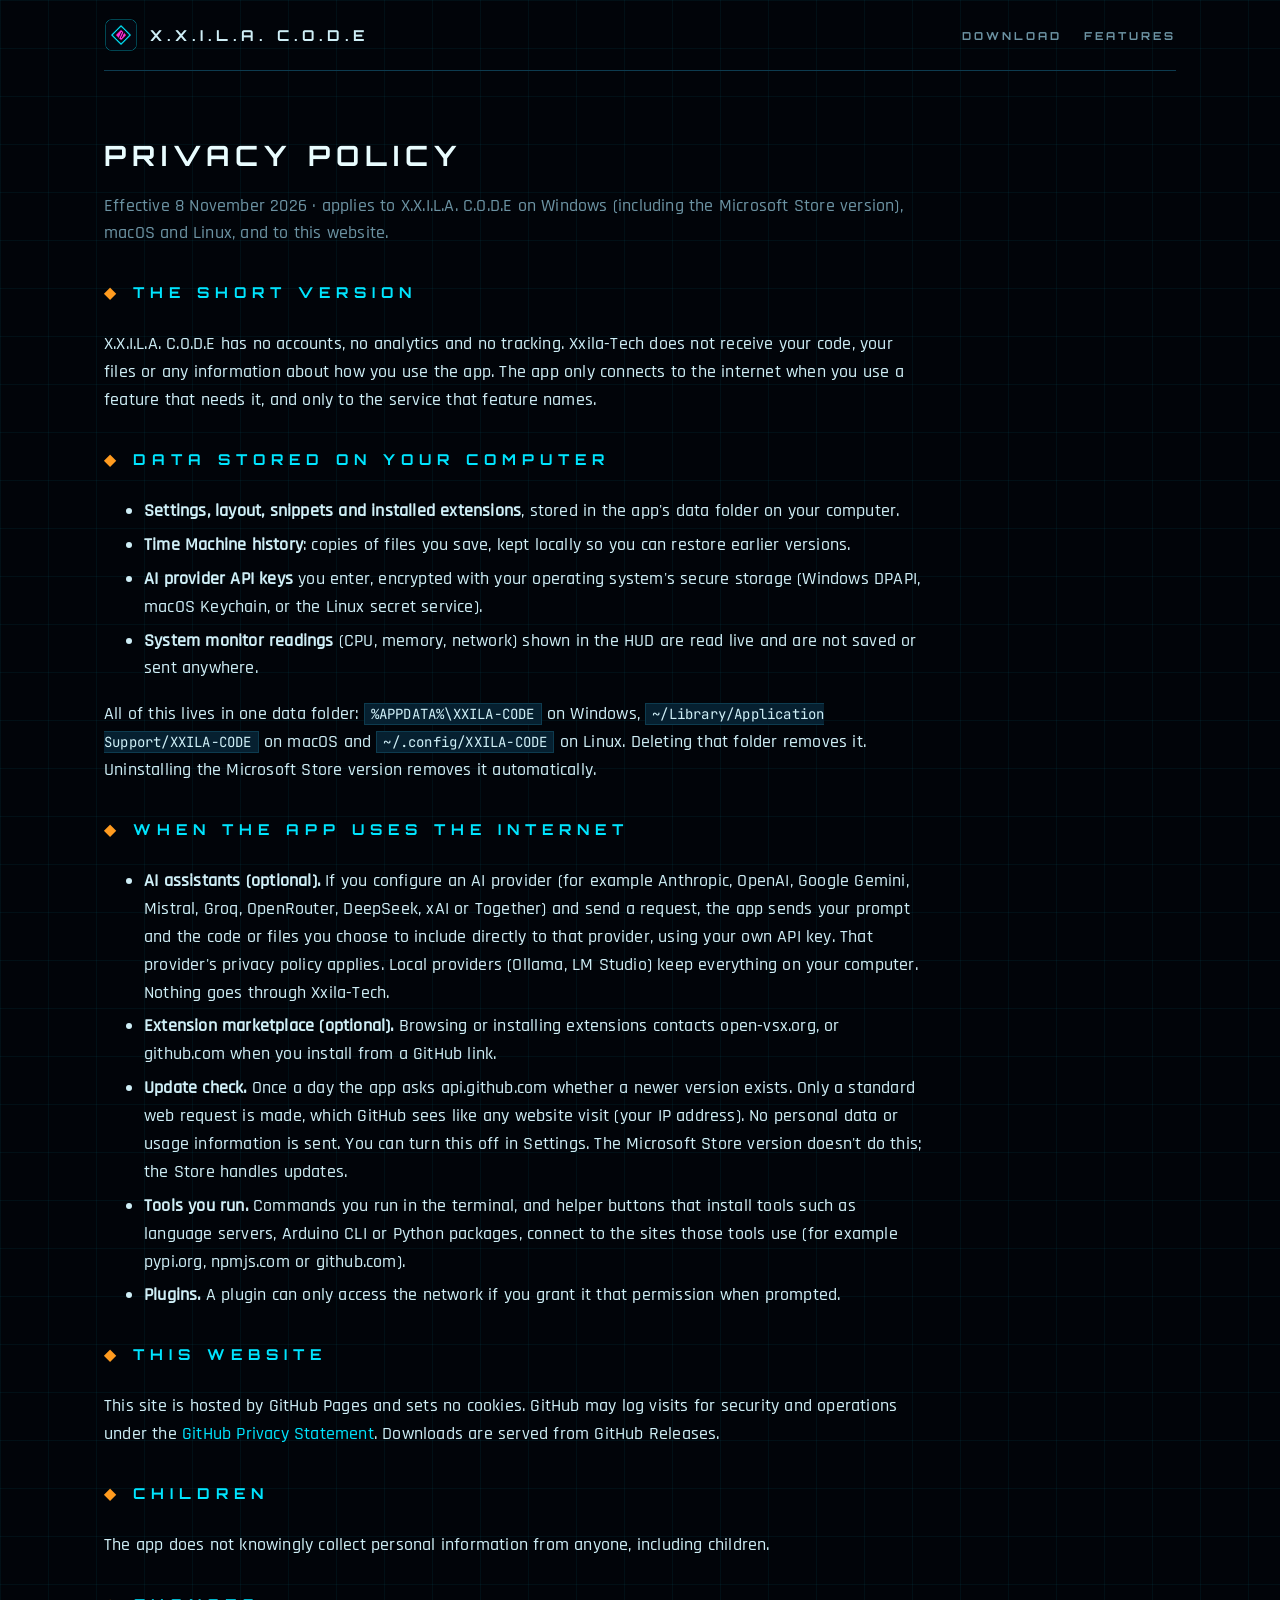
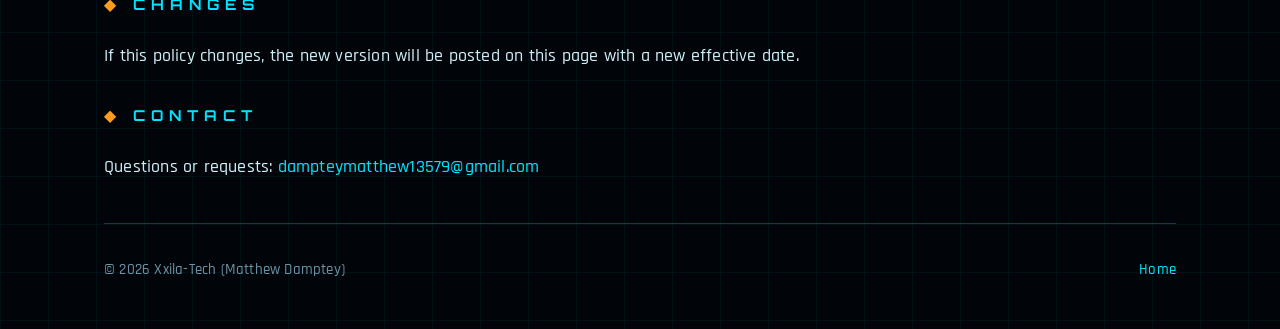
==== docs/privacy.html @ 270a62f4 "Website, privacy policy and release workflow for X.X.I.L.A. C.O.D.E 1.0.0 Co-Authored-By: Claude Opu" ====
<!DOCTYPE html>
<html lang="en">
<head>
<meta charset="utf-8">
<meta name="viewport" content="width=device-width, initial-scale=1">
<title>Privacy Policy — X.X.I.L.A. C.O.D.E</title>
<link rel="icon" href="favicon.png">
<link rel="stylesheet" href="style.css">
</head>
<body>
<div class="wrap">
  <header class="top">
    <a class="brand" href="./"><img src="img/icon.png" alt="">X.X.I.L.A. C.O.D.E</a>
    <nav><a href="./#download">DOWNLOAD</a><a href="./#features">FEATURES</a></nav>
  </header>

  <main class="doc">
    <h1>PRIVACY POLICY</h1>
    <p class="muted">Effective 8 November 2026 · applies to X.X.I.L.A. C.O.D.E on Windows (including the Microsoft Store version), macOS and Linux, and to this website.</p>

    <h2>THE SHORT VERSION</h2>
    <p>X.X.I.L.A. C.O.D.E has no accounts, no analytics and no tracking. Xxila-Tech does not receive your code, your files or any information about how you use the app. The app only connects to the internet when you use a feature that needs it, and only to the service that feature names.</p>

    <h2>DATA STORED ON YOUR COMPUTER</h2>
    <ul>
      <li><b>Settings, layout, snippets and installed extensions</b>, stored in the app's data folder on your computer.</li>
      <li><b>Time Machine history</b>: copies of files you save, kept locally so you can restore earlier versions.</li>
      <li><b>AI provider API keys</b> you enter, encrypted with your operating system's secure storage (Windows DPAPI, macOS Keychain, or the Linux secret service).</li>
      <li><b>System monitor readings</b> (CPU, memory, network) shown in the HUD are read live and are not saved or sent anywhere.</li>
    </ul>
    <p>All of this lives in one data folder: <code>%APPDATA%\XXILA-CODE</code> on Windows, <code>~/Library/Application Support/XXILA-CODE</code> on macOS and <code>~/.config/XXILA-CODE</code> on Linux. Deleting that folder removes it. Uninstalling the Microsoft Store version removes it automatically.</p>

    <h2>WHEN THE APP USES THE INTERNET</h2>
    <ul>
      <li><b>AI assistants (optional).</b> If you configure an AI provider (for example Anthropic, OpenAI, Google Gemini, Mistral, Groq, OpenRouter, DeepSeek, xAI or Together) and send a request, the app sends your prompt and the code or files you choose to include directly to that provider, using your own API key. That provider's privacy policy applies. Local providers (Ollama, LM Studio) keep everything on your computer. Nothing goes through Xxila-Tech.</li>
      <li><b>Extension marketplace (optional).</b> Browsing or installing extensions contacts open-vsx.org, or github.com when you install from a GitHub link.</li>
      <li><b>Update check.</b> Once a day the app asks api.github.com whether a newer version exists. Only a standard web request is made, which GitHub sees like any website visit (your IP address). No personal data or usage information is sent. You can turn this off in Settings. The Microsoft Store version doesn't do this; the Store handles updates.</li>
      <li><b>Tools you run.</b> Commands you run in the terminal, and helper buttons that install tools such as language servers, Arduino CLI or Python packages, connect to the sites those tools use (for example pypi.org, npmjs.com or github.com).</li>
      <li><b>Plugins.</b> A plugin can only access the network if you grant it that permission when prompted.</li>
    </ul>

    <h2>THIS WEBSITE</h2>
    <p>This site is hosted by GitHub Pages and sets no cookies. GitHub may log visits for security and operations under the <a href="https://docs.github.com/site-policy/privacy-policies/github-general-privacy-statement">GitHub Privacy Statement</a>. Downloads are served from GitHub Releases.</p>

    <h2>CHILDREN</h2>
    <p>The app does not knowingly collect personal information from anyone, including children.</p>

    <h2>CHANGES</h2>
    <p>If this policy changes, the new version will be posted on this page with a new effective date.</p>

    <h2>CONTACT</h2>
    <p>Questions or requests: <a href="mailto:dampteymatthew13579@gmail.com">dampteymatthew13579@gmail.com</a></p>
  </main>

  <footer>
    <span>© 2026 Xxila-Tech (Matthew Damptey)</span>
    <span><a href="./">Home</a></span>
  </footer>
</div>
</body>
</html>
---- docs/style.css ----
@font-face { font-family: 'Orbitron'; font-weight: 700; src: url(fonts/orbitron-latin-700-normal.woff2) format('woff2'); font-display: swap; }
@font-face { font-family: 'Rajdhani'; font-weight: 500; src: url(fonts/rajdhani-latin-500-normal.woff2) format('woff2'); font-display: swap; }
@font-face { font-family: 'JetBrains Mono'; font-weight: 400; src: url(fonts/jetbrains-mono-latin-400-normal.woff2) format('woff2'); font-display: swap; }

:root {
  --bg: #010409; --panel: #04101a; --line: #0d3b4f; --cyan: #00e5ff; --cyan2: #8ff4ff; --orange: #ff9b1f;
  --text: #cfeff7; --dim: #6c93a3; --radius: 2px;
}
* { box-sizing: border-box; }
html { scroll-behavior: smooth; }
body {
  margin: 0; background: var(--bg); color: var(--text);
  font: 500 18px/1.55 'Rajdhani', system-ui, sans-serif; letter-spacing: .2px;
  background-image:
    linear-gradient(rgba(0,229,255,.05) 1px, transparent 1px),
    linear-gradient(90deg, rgba(0,229,255,.05) 1px, transparent 1px);
  background-size: 48px 48px;
}
a { color: var(--cyan); text-decoration: none; }
a:hover { color: var(--cyan2); text-decoration: underline; }
code, pre, .mono { font-family: 'JetBrains Mono', ui-monospace, monospace; font-size: 14px; }
code { background: #062030; border: 1px solid var(--line); padding: 1px 6px; }
.wrap { max-width: 1120px; margin: 0 auto; padding: 0 24px; }

header.top { display: flex; align-items: center; justify-content: space-between; padding: 18px 0; border-bottom: 1px solid var(--line); }
.brand { display: flex; align-items: center; gap: 12px; font: 700 15px 'Orbitron', sans-serif; letter-spacing: 5px; color: var(--text); }
.brand img { width: 34px; height: 34px; }
nav a { margin-left: 22px; font: 700 11px 'Orbitron', sans-serif; letter-spacing: 3px; color: var(--dim); }
nav a:hover { color: var(--cyan); text-decoration: none; }

.hero { padding: 84px 0 56px; text-align: center; }
.hero h1 { font: 700 clamp(30px, 6vw, 64px) 'Orbitron', sans-serif; letter-spacing: clamp(4px, 1.4vw, 14px); margin: 0 0 10px; color: #e9fdff;
  text-shadow: 0 0 18px rgba(0,229,255,.55), 0 0 2px var(--cyan); }
.hero p.lead { font-size: 22px; color: var(--dim); max-width: 760px; margin: 0 auto 36px; }
.ver { font: 400 13px 'JetBrains Mono', monospace; color: var(--orange); letter-spacing: 1px; min-height: 20px; margin-top: 14px; }

.btn { display: inline-flex; align-items: center; gap: 12px; padding: 14px 26px; border: 1px solid var(--cyan); color: var(--cyan);
  font: 700 13px 'Orbitron', sans-serif; letter-spacing: 3px; background: rgba(0,229,255,.06); border-radius: var(--radius);
  box-shadow: 0 0 0 1px rgba(0,229,255,.15), 0 0 22px rgba(0,229,255,.18) inset; cursor: pointer; transition: background .15s, box-shadow .15s; }
.btn:hover { text-decoration: none; background: rgba(0,229,255,.16); box-shadow: 0 0 26px rgba(0,229,255,.45); color: #e9fdff; }
.btn.big { padding: 20px 38px; font-size: 15px; }
.btn.orange { border-color: var(--orange); color: var(--orange); background: rgba(255,155,31,.06); box-shadow: 0 0 22px rgba(255,155,31,.15) inset; }
.btn.orange:hover { background: rgba(255,155,31,.16); box-shadow: 0 0 26px rgba(255,155,31,.45); color: #fff1dd; }
.btn svg { width: 20px; height: 20px; fill: currentColor; }
.sub { margin-top: 14px; font-size: 16px; color: var(--dim); }

section { padding: 56px 0; border-top: 1px solid var(--line); }
h2 { font: 700 18px 'Orbitron', sans-serif; letter-spacing: 6px; color: var(--cyan); margin: 0 0 28px; }
h2::before { content: '◆ '; color: var(--orange); }
h3 { font: 700 13px 'Orbitron', sans-serif; letter-spacing: 3px; color: #e9fdff; margin: 0 0 8px; }

.grid { display: grid; gap: 18px; grid-template-columns: repeat(auto-fit, minmax(240px, 1fr)); }
.card { position: relative; background: linear-gradient(180deg, rgba(4,16,26,.95), rgba(1,4,9,.95)); border: 1px solid var(--line); padding: 22px; border-radius: var(--radius); }
.card::before, .card::after { content: ''; position: absolute; width: 12px; height: 12px; border: 2px solid var(--cyan); }
.card::before { top: -1px; left: -1px; border-right: 0; border-bottom: 0; }
.card::after { bottom: -1px; right: -1px; border-left: 0; border-top: 0; }
.card p { margin: 0; color: var(--dim); font-size: 17px; }
.card.os { display: flex; flex-direction: column; gap: 12px; }
.card.os .links { display: flex; flex-direction: column; gap: 8px; margin-top: auto; }
.card.os .btn { justify-content: center; padding: 12px 16px; font-size: 11px; }
.card.os.hl { border-color: var(--cyan); box-shadow: 0 0 30px rgba(0,229,255,.18); }
.tag { font: 400 12px 'JetBrains Mono', monospace; color: var(--orange); }

.shots { display: grid; gap: 18px; }
.shots figure { margin: 0; border: 1px solid var(--line); background: #000; }
.shots img { width: 100%; display: block; }
.shots figcaption { padding: 10px 14px; font-size: 15px; color: var(--dim); border-top: 1px solid var(--line); }
@media (min-width: 900px) { .shots { grid-template-columns: 1fr 1fr; } .shots figure:first-child { grid-column: 1 / -1; } }

details { border: 1px solid var(--line); background: var(--panel); margin-bottom: 10px; padding: 0 18px; }
summary { cursor: pointer; padding: 14px 0; font: 700 12px 'Orbitron', sans-serif; letter-spacing: 2px; color: #e9fdff; }
details[open] summary { color: var(--cyan); }
details > div { padding-bottom: 16px; color: var(--dim); }
pre { background: #000; border: 1px solid var(--line); padding: 12px 14px; overflow-x: auto; color: var(--cyan2); }

footer { padding: 34px 0 48px; border-top: 1px solid var(--line); color: var(--dim); font-size: 15px; display: flex; flex-wrap: wrap; gap: 12px 26px; justify-content: space-between; }

.doc { max-width: 820px; padding: 48px 0 24px; }
.doc h1 { font: 700 28px 'Orbitron', sans-serif; letter-spacing: 6px; color: #e9fdff; }
.doc h2 { margin-top: 36px; font-size: 15px; }
.doc li { margin-bottom: 6px; }
.muted { color: var(--dim); }
[hidden] { display: none !important; }
@media (max-width: 720px) {
  nav { display: none; }
  .brand { font-size: 12px; letter-spacing: 3px; }
  .hero { padding-top: 48px; }
}
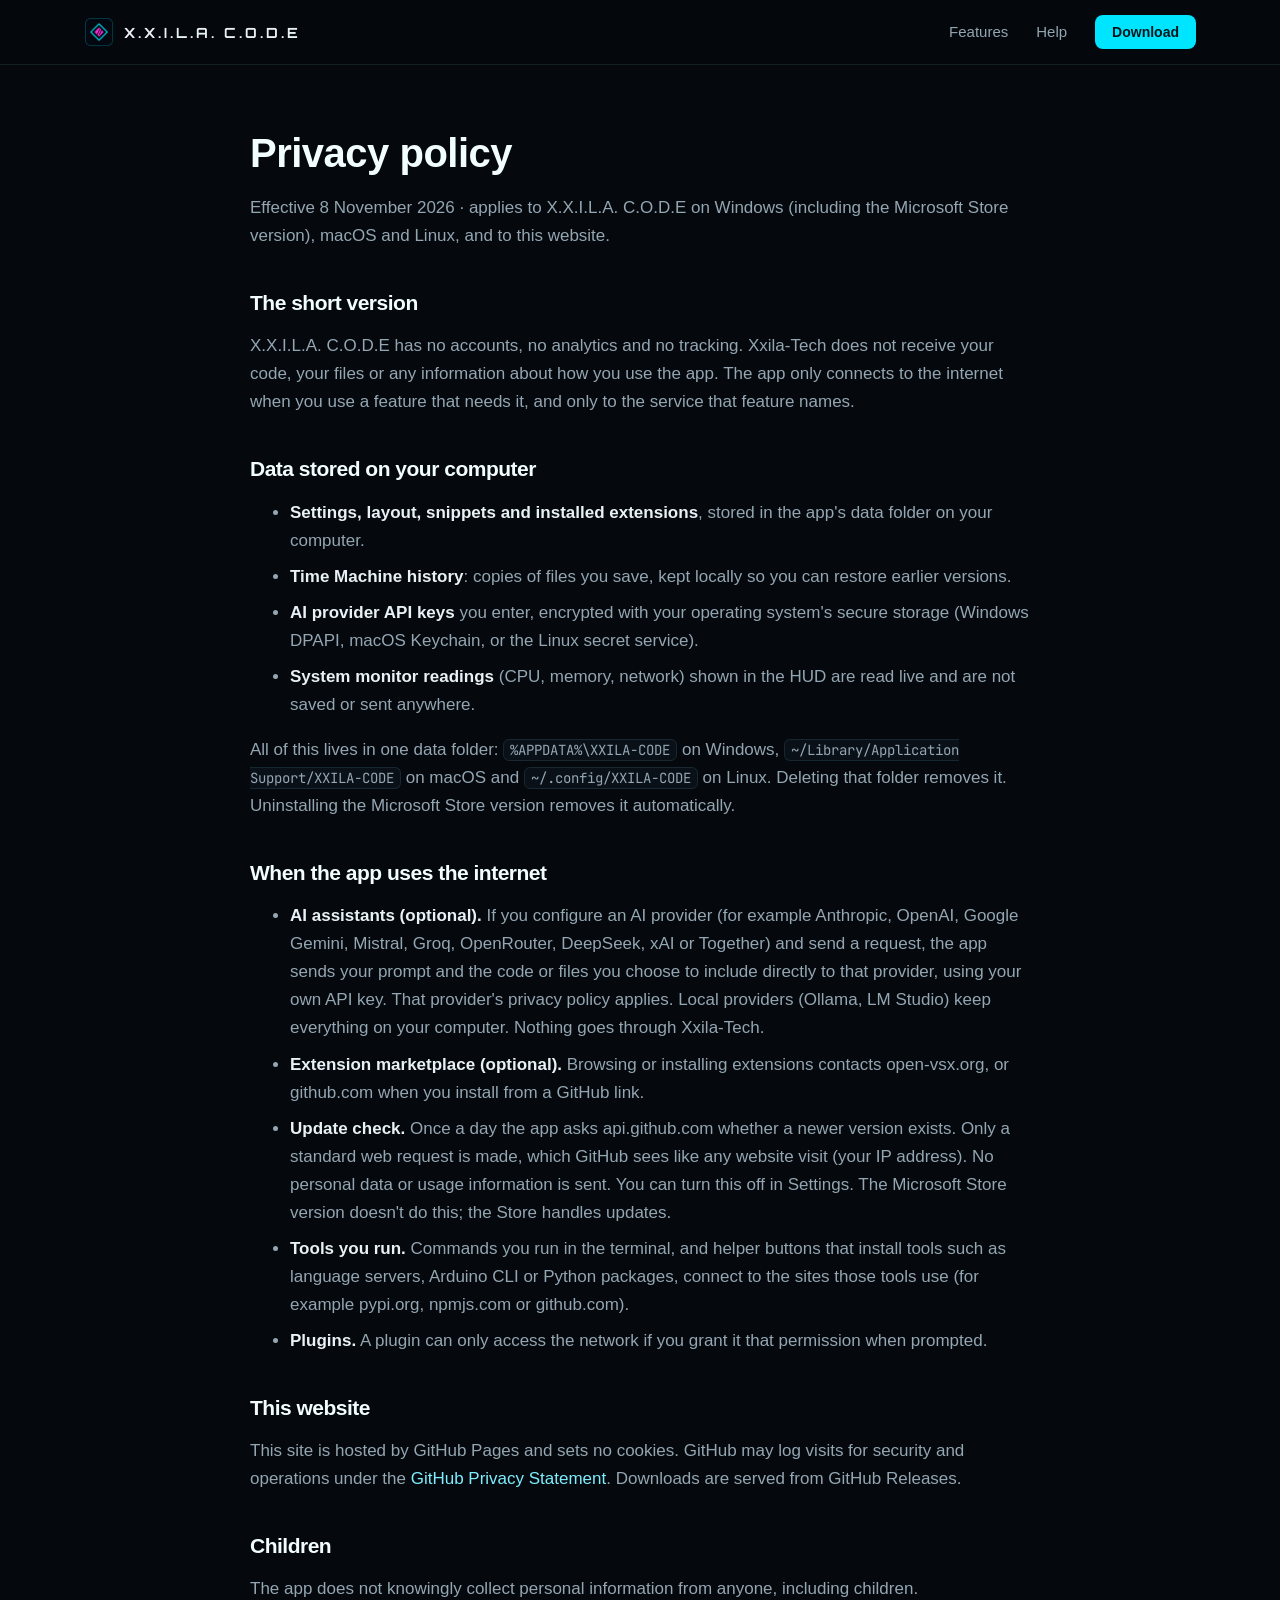
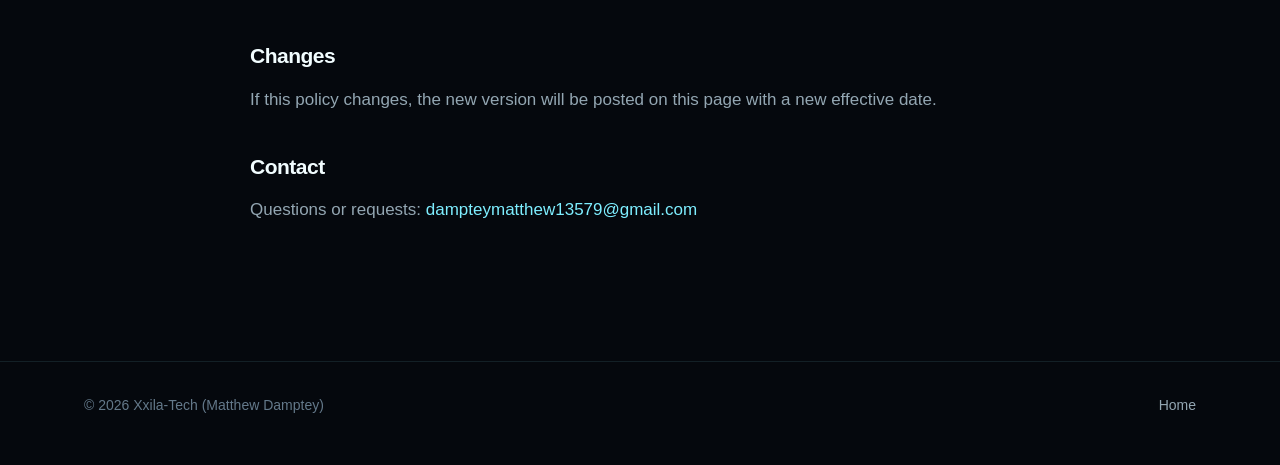
==== commit 0f427616: "Redesign website, new screenshots, team section - Cleaner product-site layout: sticky nav, hero with" ====
--- a/docs/privacy.html
+++ b/docs/privacy.html
@@ -8,20 +8,22 @@
 <link rel="stylesheet" href="style.css">
 </head>
 <body>
+<header class="top">
+  <div class="wrap">
+    <a class="brand" href="./"><img src="img/icon.png" alt="">X.X.I.L.A. C.O.D.E</a>
+    <nav><a href="./#features">Features</a><a href="./#install">Help</a><a class="btn small" href="./#download">Download</a></nav>
+  </div>
+</header>
 <div class="wrap">
-  <header class="top">
-    <a class="brand" href="./"><img src="img/icon.png" alt="">X.X.I.L.A. C.O.D.E</a>
-    <nav><a href="./#download">DOWNLOAD</a><a href="./#features">FEATURES</a></nav>
-  </header>
 
   <main class="doc">
-    <h1>PRIVACY POLICY</h1>
+    <h1>Privacy policy</h1>
     <p class="muted">Effective 8 November 2026 · applies to X.X.I.L.A. C.O.D.E on Windows (including the Microsoft Store version), macOS and Linux, and to this website.</p>
 
-    <h2>THE SHORT VERSION</h2>
+    <h2>The short version</h2>
     <p>X.X.I.L.A. C.O.D.E has no accounts, no analytics and no tracking. Xxila-Tech does not receive your code, your files or any information about how you use the app. The app only connects to the internet when you use a feature that needs it, and only to the service that feature names.</p>
 
-    <h2>DATA STORED ON YOUR COMPUTER</h2>
+    <h2>Data stored on your computer</h2>
     <ul>
       <li><b>Settings, layout, snippets and installed extensions</b>, stored in the app's data folder on your computer.</li>
       <li><b>Time Machine history</b>: copies of files you save, kept locally so you can restore earlier versions.</li>
@@ -30,7 +32,7 @@
     </ul>
     <p>All of this lives in one data folder: <code>%APPDATA%\XXILA-CODE</code> on Windows, <code>~/Library/Application Support/XXILA-CODE</code> on macOS and <code>~/.config/XXILA-CODE</code> on Linux. Deleting that folder removes it. Uninstalling the Microsoft Store version removes it automatically.</p>
 
-    <h2>WHEN THE APP USES THE INTERNET</h2>
+    <h2>When the app uses the internet</h2>
     <ul>
       <li><b>AI assistants (optional).</b> If you configure an AI provider (for example Anthropic, OpenAI, Google Gemini, Mistral, Groq, OpenRouter, DeepSeek, xAI or Together) and send a request, the app sends your prompt and the code or files you choose to include directly to that provider, using your own API key. That provider's privacy policy applies. Local providers (Ollama, LM Studio) keep everything on your computer. Nothing goes through Xxila-Tech.</li>
       <li><b>Extension marketplace (optional).</b> Browsing or installing extensions contacts open-vsx.org, or github.com when you install from a GitHub link.</li>
@@ -39,23 +41,25 @@
       <li><b>Plugins.</b> A plugin can only access the network if you grant it that permission when prompted.</li>
     </ul>
 
-    <h2>THIS WEBSITE</h2>
+    <h2>This website</h2>
     <p>This site is hosted by GitHub Pages and sets no cookies. GitHub may log visits for security and operations under the <a href="https://docs.github.com/site-policy/privacy-policies/github-general-privacy-statement">GitHub Privacy Statement</a>. Downloads are served from GitHub Releases.</p>
 
-    <h2>CHILDREN</h2>
+    <h2>Children</h2>
     <p>The app does not knowingly collect personal information from anyone, including children.</p>
 
-    <h2>CHANGES</h2>
+    <h2>Changes</h2>
     <p>If this policy changes, the new version will be posted on this page with a new effective date.</p>
 
-    <h2>CONTACT</h2>
+    <h2>Contact</h2>
     <p>Questions or requests: <a href="mailto:dampteymatthew13579@gmail.com">dampteymatthew13579@gmail.com</a></p>
   </main>
 
-  <footer>
+</div>
+<footer>
+  <div class="wrap">
     <span>© 2026 Xxila-Tech (Matthew Damptey)</span>
     <span><a href="./">Home</a></span>
-  </footer>
-</div>
+  </div>
+</footer>
 </body>
 </html>
--- a/docs/style.css
+++ b/docs/style.css
@@ -3,86 +3,236 @@
 @font-face { font-family: 'JetBrains Mono'; font-weight: 400; src: url(fonts/jetbrains-mono-latin-400-normal.woff2) format('woff2'); font-display: swap; }
 
 :root {
-  --bg: #010409; --panel: #04101a; --line: #0d3b4f; --cyan: #00e5ff; --cyan2: #8ff4ff; --orange: #ff9b1f;
-  --text: #cfeff7; --dim: #6c93a3; --radius: 2px;
-}
+  --bg: #05080d;
+  --bg-2: #0a1018;
+  --panel: #0c141e;
+  --line: rgba(143, 244, 255, .10);
+  --line-2: rgba(143, 244, 255, .18);
+  --cyan: #00e5ff;
+  --cyan-soft: #7eeeff;
+  --orange: #ff9b1f;
+  --text: #e8f1f5;
+  --muted: #93a6b2;
+  --dim: #64798a;
+  --radius: 12px;
+  --sans: 'Segoe UI', -apple-system, BlinkMacSystemFont, 'Helvetica Neue', Arial, sans-serif;
+  --display: 'Orbitron', var(--sans);
+  --mono: 'JetBrains Mono', ui-monospace, Consolas, monospace;
+}
+
 * { box-sizing: border-box; }
-html { scroll-behavior: smooth; }
+html { scroll-behavior: smooth; scroll-padding-top: 80px; }
 body {
   margin: 0; background: var(--bg); color: var(--text);
-  font: 500 18px/1.55 'Rajdhani', system-ui, sans-serif; letter-spacing: .2px;
-  background-image:
-    linear-gradient(rgba(0,229,255,.05) 1px, transparent 1px),
-    linear-gradient(90deg, rgba(0,229,255,.05) 1px, transparent 1px);
-  background-size: 48px 48px;
-}
-a { color: var(--cyan); text-decoration: none; }
-a:hover { color: var(--cyan2); text-decoration: underline; }
-code, pre, .mono { font-family: 'JetBrains Mono', ui-monospace, monospace; font-size: 14px; }
-code { background: #062030; border: 1px solid var(--line); padding: 1px 6px; }
-.wrap { max-width: 1120px; margin: 0 auto; padding: 0 24px; }
-
-header.top { display: flex; align-items: center; justify-content: space-between; padding: 18px 0; border-bottom: 1px solid var(--line); }
-.brand { display: flex; align-items: center; gap: 12px; font: 700 15px 'Orbitron', sans-serif; letter-spacing: 5px; color: var(--text); }
-.brand img { width: 34px; height: 34px; }
-nav a { margin-left: 22px; font: 700 11px 'Orbitron', sans-serif; letter-spacing: 3px; color: var(--dim); }
-nav a:hover { color: var(--cyan); text-decoration: none; }
-
-.hero { padding: 84px 0 56px; text-align: center; }
-.hero h1 { font: 700 clamp(30px, 6vw, 64px) 'Orbitron', sans-serif; letter-spacing: clamp(4px, 1.4vw, 14px); margin: 0 0 10px; color: #e9fdff;
-  text-shadow: 0 0 18px rgba(0,229,255,.55), 0 0 2px var(--cyan); }
-.hero p.lead { font-size: 22px; color: var(--dim); max-width: 760px; margin: 0 auto 36px; }
-.ver { font: 400 13px 'JetBrains Mono', monospace; color: var(--orange); letter-spacing: 1px; min-height: 20px; margin-top: 14px; }
-
-.btn { display: inline-flex; align-items: center; gap: 12px; padding: 14px 26px; border: 1px solid var(--cyan); color: var(--cyan);
-  font: 700 13px 'Orbitron', sans-serif; letter-spacing: 3px; background: rgba(0,229,255,.06); border-radius: var(--radius);
-  box-shadow: 0 0 0 1px rgba(0,229,255,.15), 0 0 22px rgba(0,229,255,.18) inset; cursor: pointer; transition: background .15s, box-shadow .15s; }
-.btn:hover { text-decoration: none; background: rgba(0,229,255,.16); box-shadow: 0 0 26px rgba(0,229,255,.45); color: #e9fdff; }
-.btn.big { padding: 20px 38px; font-size: 15px; }
-.btn.orange { border-color: var(--orange); color: var(--orange); background: rgba(255,155,31,.06); box-shadow: 0 0 22px rgba(255,155,31,.15) inset; }
-.btn.orange:hover { background: rgba(255,155,31,.16); box-shadow: 0 0 26px rgba(255,155,31,.45); color: #fff1dd; }
-.btn svg { width: 20px; height: 20px; fill: currentColor; }
-.sub { margin-top: 14px; font-size: 16px; color: var(--dim); }
-
-section { padding: 56px 0; border-top: 1px solid var(--line); }
-h2 { font: 700 18px 'Orbitron', sans-serif; letter-spacing: 6px; color: var(--cyan); margin: 0 0 28px; }
-h2::before { content: '◆ '; color: var(--orange); }
-h3 { font: 700 13px 'Orbitron', sans-serif; letter-spacing: 3px; color: #e9fdff; margin: 0 0 8px; }
-
-.grid { display: grid; gap: 18px; grid-template-columns: repeat(auto-fit, minmax(240px, 1fr)); }
-.card { position: relative; background: linear-gradient(180deg, rgba(4,16,26,.95), rgba(1,4,9,.95)); border: 1px solid var(--line); padding: 22px; border-radius: var(--radius); }
-.card::before, .card::after { content: ''; position: absolute; width: 12px; height: 12px; border: 2px solid var(--cyan); }
-.card::before { top: -1px; left: -1px; border-right: 0; border-bottom: 0; }
-.card::after { bottom: -1px; right: -1px; border-left: 0; border-top: 0; }
-.card p { margin: 0; color: var(--dim); font-size: 17px; }
-.card.os { display: flex; flex-direction: column; gap: 12px; }
-.card.os .links { display: flex; flex-direction: column; gap: 8px; margin-top: auto; }
-.card.os .btn { justify-content: center; padding: 12px 16px; font-size: 11px; }
-.card.os.hl { border-color: var(--cyan); box-shadow: 0 0 30px rgba(0,229,255,.18); }
-.tag { font: 400 12px 'JetBrains Mono', monospace; color: var(--orange); }
-
-.shots { display: grid; gap: 18px; }
-.shots figure { margin: 0; border: 1px solid var(--line); background: #000; }
-.shots img { width: 100%; display: block; }
-.shots figcaption { padding: 10px 14px; font-size: 15px; color: var(--dim); border-top: 1px solid var(--line); }
-@media (min-width: 900px) { .shots { grid-template-columns: 1fr 1fr; } .shots figure:first-child { grid-column: 1 / -1; } }
-
-details { border: 1px solid var(--line); background: var(--panel); margin-bottom: 10px; padding: 0 18px; }
-summary { cursor: pointer; padding: 14px 0; font: 700 12px 'Orbitron', sans-serif; letter-spacing: 2px; color: #e9fdff; }
-details[open] summary { color: var(--cyan); }
-details > div { padding-bottom: 16px; color: var(--dim); }
-pre { background: #000; border: 1px solid var(--line); padding: 12px 14px; overflow-x: auto; color: var(--cyan2); }
-
-footer { padding: 34px 0 48px; border-top: 1px solid var(--line); color: var(--dim); font-size: 15px; display: flex; flex-wrap: wrap; gap: 12px 26px; justify-content: space-between; }
-
-.doc { max-width: 820px; padding: 48px 0 24px; }
-.doc h1 { font: 700 28px 'Orbitron', sans-serif; letter-spacing: 6px; color: #e9fdff; }
-.doc h2 { margin-top: 36px; font-size: 15px; }
-.doc li { margin-bottom: 6px; }
+  font: 400 17px/1.65 var(--sans);
+  -webkit-font-smoothing: antialiased;
+}
+img { max-width: 100%; }
+a { color: var(--cyan-soft); text-decoration: none; }
+a:hover { text-decoration: underline; }
+b { color: var(--text); font-weight: 600; }
+code, pre { font-family: var(--mono); font-size: 14px; }
+code { background: var(--bg-2); border: 1px solid var(--line); border-radius: 6px; padding: 1px 6px; }
+pre { background: #020407; border: 1px solid var(--line); border-radius: 8px; padding: 14px 16px; overflow-x: auto; color: var(--cyan-soft); }
+
+.wrap { max-width: 1160px; margin: 0 auto; padding: 0 24px; }
+
+/* ---------- header ---------- */
+header.top {
+  position: sticky; top: 0; z-index: 20;
+  background: rgba(5, 8, 13, .82); backdrop-filter: saturate(140%) blur(12px); -webkit-backdrop-filter: saturate(140%) blur(12px);
+  border-bottom: 1px solid var(--line);
+}
+header.top .wrap { display: flex; align-items: center; justify-content: space-between; height: 64px; }
+.brand { display: flex; align-items: center; gap: 10px; font: 700 14px var(--display); letter-spacing: 3px; color: var(--text); }
+.brand:hover { text-decoration: none; }
+.brand img { width: 30px; height: 30px; }
+nav { display: flex; align-items: center; gap: 28px; }
+nav a { color: var(--muted); font-size: 15px; font-weight: 500; }
+nav a:hover { color: var(--text); text-decoration: none; }
+nav a.btn { color: #00161b; }
+
+/* ---------- buttons ---------- */
+.btn {
+  display: inline-flex; align-items: center; justify-content: center; gap: 10px;
+  padding: 12px 22px; border-radius: 10px; border: 1px solid transparent;
+  font: 600 15px var(--sans); cursor: pointer; transition: background .15s, border-color .15s, transform .15s, box-shadow .15s;
+  background: var(--cyan); color: #00161b;
+}
+.btn:hover { text-decoration: none; background: #5cf0ff; box-shadow: 0 6px 24px rgba(0, 229, 255, .28); }
+.btn:active { transform: translateY(1px); }
+.btn svg { width: 18px; height: 18px; fill: currentColor; flex: none; }
+.btn.small { padding: 8px 16px; font-size: 14px; border-radius: 8px; }
+.btn.big { padding: 16px 30px; font-size: 17px; border-radius: 12px; }
+.btn.ghost { background: transparent; color: var(--text); border-color: var(--line-2); }
+.btn.ghost:hover { background: rgba(143, 244, 255, .06); border-color: rgba(143, 244, 255, .35); box-shadow: none; }
+.btn.orange { background: transparent; color: var(--orange); border-color: rgba(255, 155, 31, .45); }
+.btn.orange:hover { background: rgba(255, 155, 31, .08); box-shadow: none; }
+
+/* ---------- hero ---------- */
+.hero { position: relative; padding: 96px 0 40px; text-align: center; overflow: hidden; }
+.hero::before {
+  content: ''; position: absolute; inset: -40% -10% auto; height: 760px; pointer-events: none;
+  background: radial-gradient(ellipse at center, rgba(0, 229, 255, .16), transparent 62%);
+}
+.hero::after {
+  content: ''; position: absolute; inset: 0; pointer-events: none; opacity: .5;
+  background-image: linear-gradient(rgba(143,244,255,.05) 1px, transparent 1px), linear-gradient(90deg, rgba(143,244,255,.05) 1px, transparent 1px);
+  background-size: 56px 56px;
+  -webkit-mask-image: radial-gradient(ellipse at 50% 0%, #000 20%, transparent 70%); mask-image: radial-gradient(ellipse at 50% 0%, #000 20%, transparent 70%);
+}
+.hero > * { position: relative; z-index: 1; }
+.eyebrow {
+  display: inline-flex; align-items: center; gap: 8px; margin-bottom: 26px; padding: 6px 14px; border-radius: 999px;
+  border: 1px solid var(--line-2); background: rgba(10, 16, 24, .7); color: var(--muted); font-size: 14px;
+}
+.eyebrow .dot { width: 7px; height: 7px; border-radius: 50%; background: var(--cyan); box-shadow: 0 0 10px var(--cyan); }
+.hero h1 {
+  margin: 0 auto 22px; max-width: 900px;
+  font: 700 clamp(36px, 6.2vw, 72px)/1.08 var(--display); letter-spacing: clamp(1px, .5vw, 5px);
+  color: #f2fdff; text-shadow: 0 0 40px rgba(0, 229, 255, .35);
+}
+.hero h1 .accent { color: var(--cyan); }
+.hero p.lead { font-size: clamp(18px, 2.1vw, 21px); color: var(--muted); max-width: 680px; margin: 0 auto 36px; }
+.cta { display: flex; flex-wrap: wrap; gap: 12px; justify-content: center; }
+.sub { margin-top: 16px; font-size: 14px; color: var(--dim); }
+.ver { font: 400 13px var(--mono); color: var(--orange); min-height: 20px; margin-top: 6px; }
+
+/* ---------- screenshots ---------- */
+.window {
+  margin: 0; border-radius: var(--radius); overflow: hidden; background: #000;
+  border: 1px solid var(--line-2);
+  box-shadow: 0 30px 80px -20px rgba(0, 0, 0, .8), 0 0 0 1px rgba(0, 0, 0, .6), 0 0 60px -10px rgba(0, 229, 255, .18);
+}
+.window img { display: block; width: 100%; height: auto; cursor: zoom-in; }
+.hero-shot { margin: 64px auto 0; max-width: 1120px; }
+
+/* ---------- stats ---------- */
+.stats { display: grid; grid-template-columns: repeat(4, 1fr); gap: 1px; background: var(--line); border: 1px solid var(--line); border-radius: var(--radius); overflow: hidden; margin: 72px 0 0; }
+.stat { background: var(--bg); padding: 26px 22px; text-align: center; }
+.stat strong { display: block; font: 700 26px var(--display); color: var(--text); letter-spacing: 1px; }
+.stat span { color: var(--muted); font-size: 15px; }
+
+/* ---------- sections ---------- */
+section { padding: 104px 0 0; }
+.section-head { text-align: center; max-width: 720px; margin: 0 auto 56px; }
+.kicker { font: 600 13px var(--sans); letter-spacing: 2.5px; text-transform: uppercase; color: var(--cyan); margin-bottom: 12px; }
+h2 { font: 700 clamp(26px, 3.4vw, 38px)/1.2 var(--sans); letter-spacing: -.5px; margin: 0 0 14px; color: #f2fdff; }
+.section-head p { color: var(--muted); font-size: 18px; margin: 0; }
+h3 { font: 600 18px/1.35 var(--sans); margin: 0 0 8px; color: var(--text); }
+
+/* feature rows */
+.row { display: grid; grid-template-columns: 1fr 1.45fr; gap: 56px; align-items: center; margin-bottom: 96px; }
+.row:last-child { margin-bottom: 0; }
+.row.flip { grid-template-columns: 1.45fr 1fr; }
+.row.flip .text { order: 2; }
+.row .text h3 { font-size: clamp(22px, 2.4vw, 28px); letter-spacing: -.3px; margin-bottom: 14px; }
+.row .text p { color: var(--muted); margin: 0 0 18px; }
+.checks { list-style: none; padding: 0; margin: 0; display: grid; gap: 10px; }
+.checks li { position: relative; padding-left: 28px; color: var(--text); font-size: 16px; }
+.checks li::before {
+  content: ''; position: absolute; left: 0; top: 6px; width: 16px; height: 16px; border-radius: 50%;
+  background: rgba(0, 229, 255, .14) url("data:image/svg+xml,%3Csvg xmlns='http://www.w3.org/2000/svg' viewBox='0 0 16 16'%3E%3Cpath d='M4 8.2l2.5 2.4L12 5.4' fill='none' stroke='%2300e5ff' stroke-width='2' stroke-linecap='round' stroke-linejoin='round'/%3E%3C/svg%3E") center/12px no-repeat;
+}
+.row figcaption { padding: 10px 14px; font-size: 13px; color: var(--dim); border-top: 1px solid var(--line); background: var(--bg-2); }
+
+/* feature grid */
+.grid { display: grid; gap: 16px; grid-template-columns: repeat(3, 1fr); }
+.card {
+  background: linear-gradient(180deg, var(--panel), var(--bg-2)); border: 1px solid var(--line); border-radius: var(--radius);
+  padding: 26px; transition: border-color .2s, transform .2s;
+}
+.card:hover { border-color: var(--line-2); transform: translateY(-2px); }
+.card p { margin: 0; color: var(--muted); font-size: 15.5px; }
+.ico {
+  width: 40px; height: 40px; border-radius: 10px; display: grid; place-items: center; margin-bottom: 16px;
+  background: rgba(0, 229, 255, .09); border: 1px solid rgba(0, 229, 255, .22); color: var(--cyan);
+}
+.ico svg { width: 20px; height: 20px; fill: none; stroke: currentColor; stroke-width: 1.8; stroke-linecap: round; stroke-linejoin: round; }
+
+/* download */
+.dl-grid { display: grid; gap: 16px; grid-template-columns: repeat(3, 1fr); }
+.os { position: relative; display: flex; flex-direction: column; gap: 6px; padding: 30px; }
+.os .os-ico { width: 34px; height: 34px; fill: var(--text); margin-bottom: 12px; }
+.os p { margin-bottom: 18px; }
+.os .links { display: flex; flex-direction: column; gap: 10px; margin-top: auto; }
+.os .btn { width: 100%; }
+.os.hl { border-color: rgba(0, 229, 255, .55); box-shadow: 0 0 0 1px rgba(0, 229, 255, .25), 0 20px 60px -20px rgba(0, 229, 255, .3); }
+.os .tag { display: none; position: absolute; top: 30px; right: 30px; font-size: 12px; font-weight: 600; letter-spacing: 1px; text-transform: uppercase; color: #00161b; background: var(--cyan); padding: 2px 8px; border-radius: 6px; }
+.os.hl .tag { display: inline-block; }
+.dl-note { text-align: center; color: var(--dim); font-size: 15px; margin-top: 26px; }
+
+/* team */
+.team { display: flex; flex-wrap: wrap; justify-content: center; gap: 16px; }
+.person {
+  display: flex; align-items: center; gap: 16px; min-width: 260px; padding: 20px 24px;
+  background: linear-gradient(180deg, var(--panel), var(--bg-2)); border: 1px solid var(--line); border-radius: var(--radius);
+}
+.person h3 { margin: 0 0 2px; }
+.person .role { color: var(--muted); font-size: 14px; }
+.avatar {
+  width: 52px; height: 52px; border-radius: 50%; flex: none; display: grid; place-items: center;
+  font: 700 15px var(--display); letter-spacing: 1px; color: var(--cyan);
+  background: rgba(0, 229, 255, .08); border: 1px solid rgba(0, 229, 255, .35);
+}
+.lead-person { border-color: rgba(0, 229, 255, .45); box-shadow: 0 0 0 1px rgba(0, 229, 255, .15), 0 16px 48px -20px rgba(0, 229, 255, .35); }
+.lead-person .avatar { background: var(--cyan); color: #00161b; }
+.lead-person .role { color: var(--cyan-soft); }
+
+/* faq */
+.faq { max-width: 820px; margin: 0 auto; }
+details { border-bottom: 1px solid var(--line); }
+details:first-child { border-top: 1px solid var(--line); }
+summary {
+  list-style: none; cursor: pointer; padding: 20px 4px; font-weight: 600; font-size: 17px; color: var(--text);
+  display: flex; justify-content: space-between; align-items: center; gap: 16px;
+}
+summary::-webkit-details-marker { display: none; }
+summary::after { content: '+'; font: 400 24px/1 var(--sans); color: var(--dim); transition: transform .2s; }
+details[open] summary::after { transform: rotate(45deg); color: var(--cyan); }
+details > div { padding: 0 4px 22px; color: var(--muted); }
+
+/* closing band */
+.band {
+  margin-top: 112px; padding: 64px 32px; text-align: center; border-radius: 18px; border: 1px solid var(--line-2);
+  background: radial-gradient(ellipse at 50% 0%, rgba(0, 229, 255, .16), transparent 70%), var(--bg-2);
+}
+.band h2 { margin-bottom: 10px; }
+.band p { color: var(--muted); margin: 0 0 28px; }
+
+/* footer */
+footer { margin-top: 96px; border-top: 1px solid var(--line); }
+footer .wrap { padding-top: 32px; padding-bottom: 48px; display: flex; flex-wrap: wrap; gap: 12px 28px; justify-content: space-between; color: var(--dim); font-size: 14px; }
+footer a { color: var(--muted); }
+
+/* lightbox */
+.lightbox { position: fixed; inset: 0; z-index: 50; background: rgba(0, 0, 0, .88); display: grid; place-items: center; padding: 24px; cursor: zoom-out; }
+.lightbox img { max-width: min(1600px, 100%); max-height: 100%; border-radius: 8px; border: 1px solid var(--line-2); }
+
+/* privacy / doc pages */
+.doc { max-width: 780px; margin: 0 auto; padding: 64px 0 24px; }
+.doc h1 { font: 700 clamp(28px, 4vw, 40px)/1.2 var(--sans); letter-spacing: -.5px; color: #f2fdff; margin: 0 0 10px; }
+.doc h2 { margin-top: 40px; font-size: 21px; }
+.doc p, .doc li { color: var(--muted); }
+.doc li { margin-bottom: 8px; }
 .muted { color: var(--dim); }
 [hidden] { display: none !important; }
-@media (max-width: 720px) {
-  nav { display: none; }
-  .brand { font-size: 12px; letter-spacing: 3px; }
-  .hero { padding-top: 48px; }
-}
+
+/* ---------- responsive ---------- */
+@media (max-width: 960px) {
+  .row, .row.flip { grid-template-columns: 1fr; gap: 28px; margin-bottom: 72px; }
+  .row.flip .text { order: 0; }
+  .grid, .dl-grid { grid-template-columns: 1fr 1fr; }
+  .stats { grid-template-columns: 1fr 1fr; }
+}
+@media (max-width: 640px) {
+  body { font-size: 16px; }
+  .wrap { padding: 0 16px; }
+  nav a:not(.btn) { display: none; }
+  .brand { font-size: 12px; letter-spacing: 2px; }
+  .hero { padding-top: 64px; }
+  .hero-shot { margin-top: 44px; }
+  .grid, .dl-grid { grid-template-columns: 1fr; }
+  section { padding-top: 80px; }
+  .band { padding: 48px 20px; }
+}
